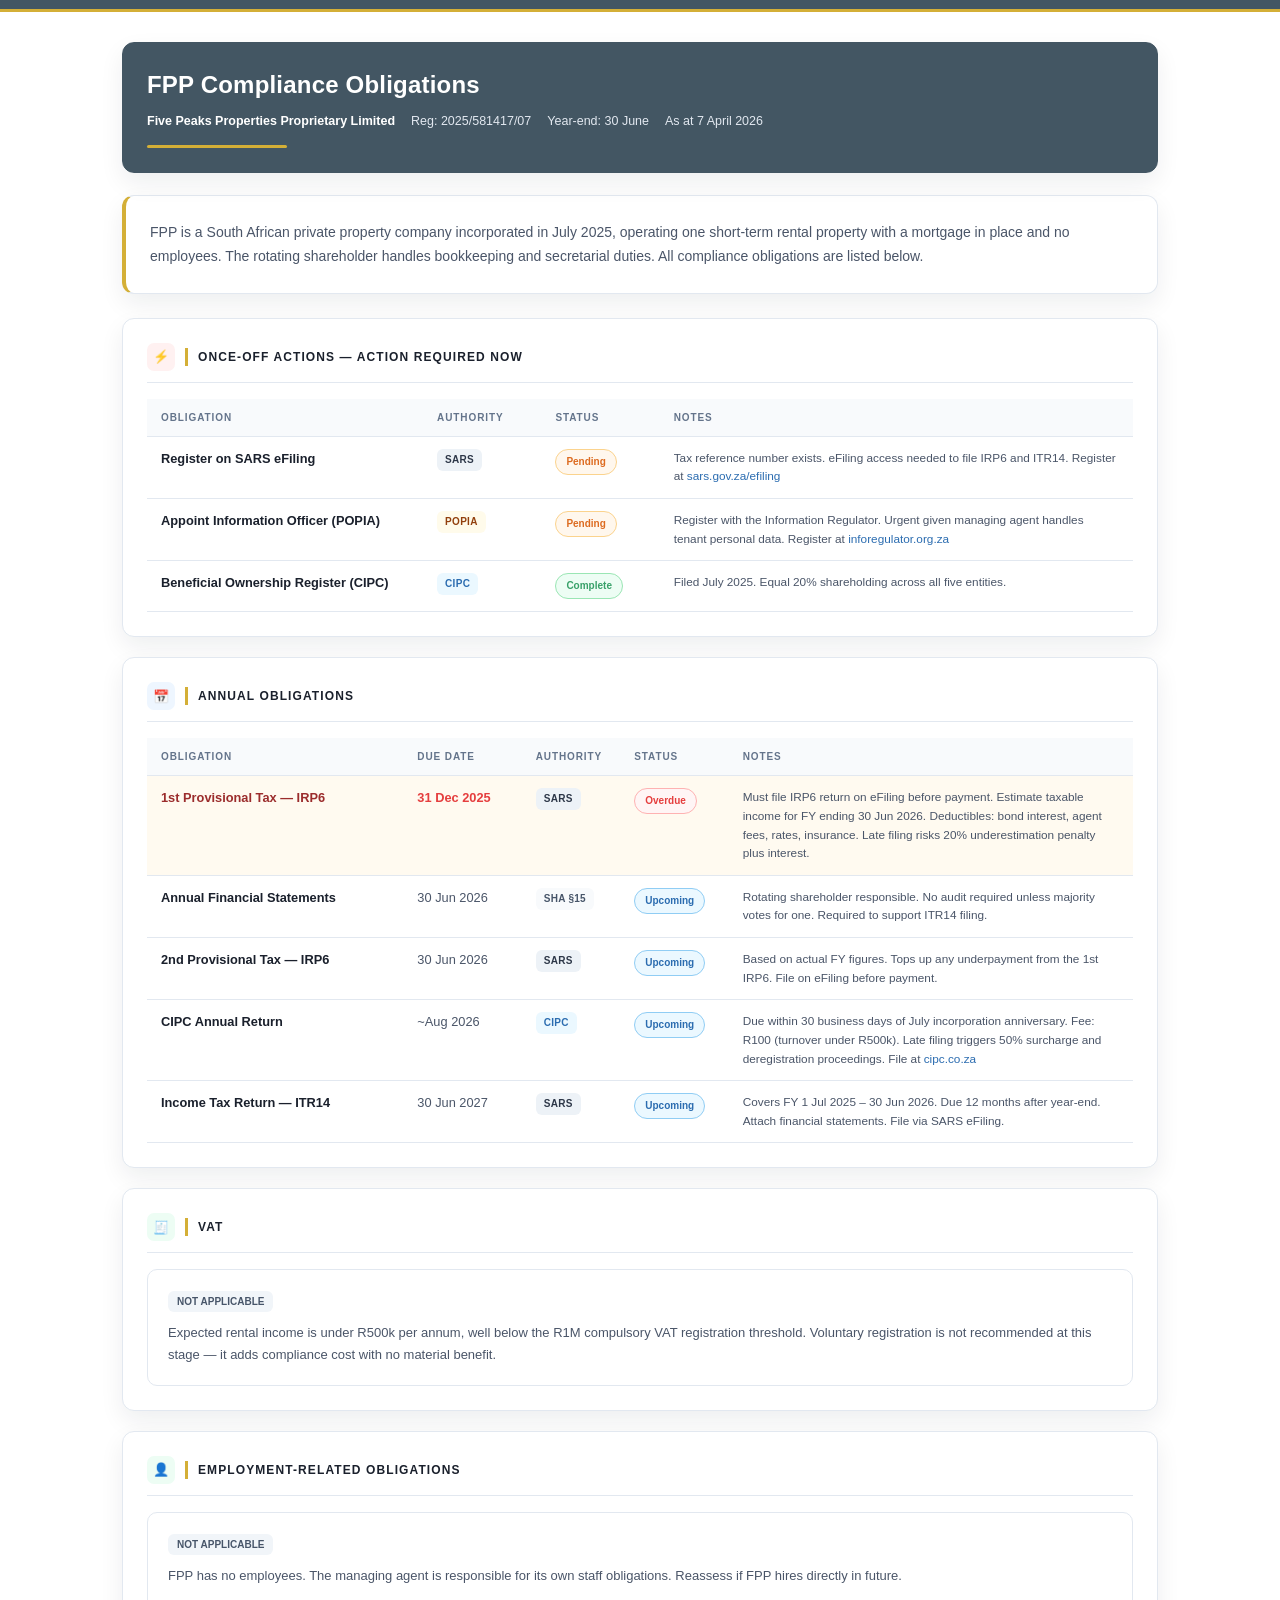
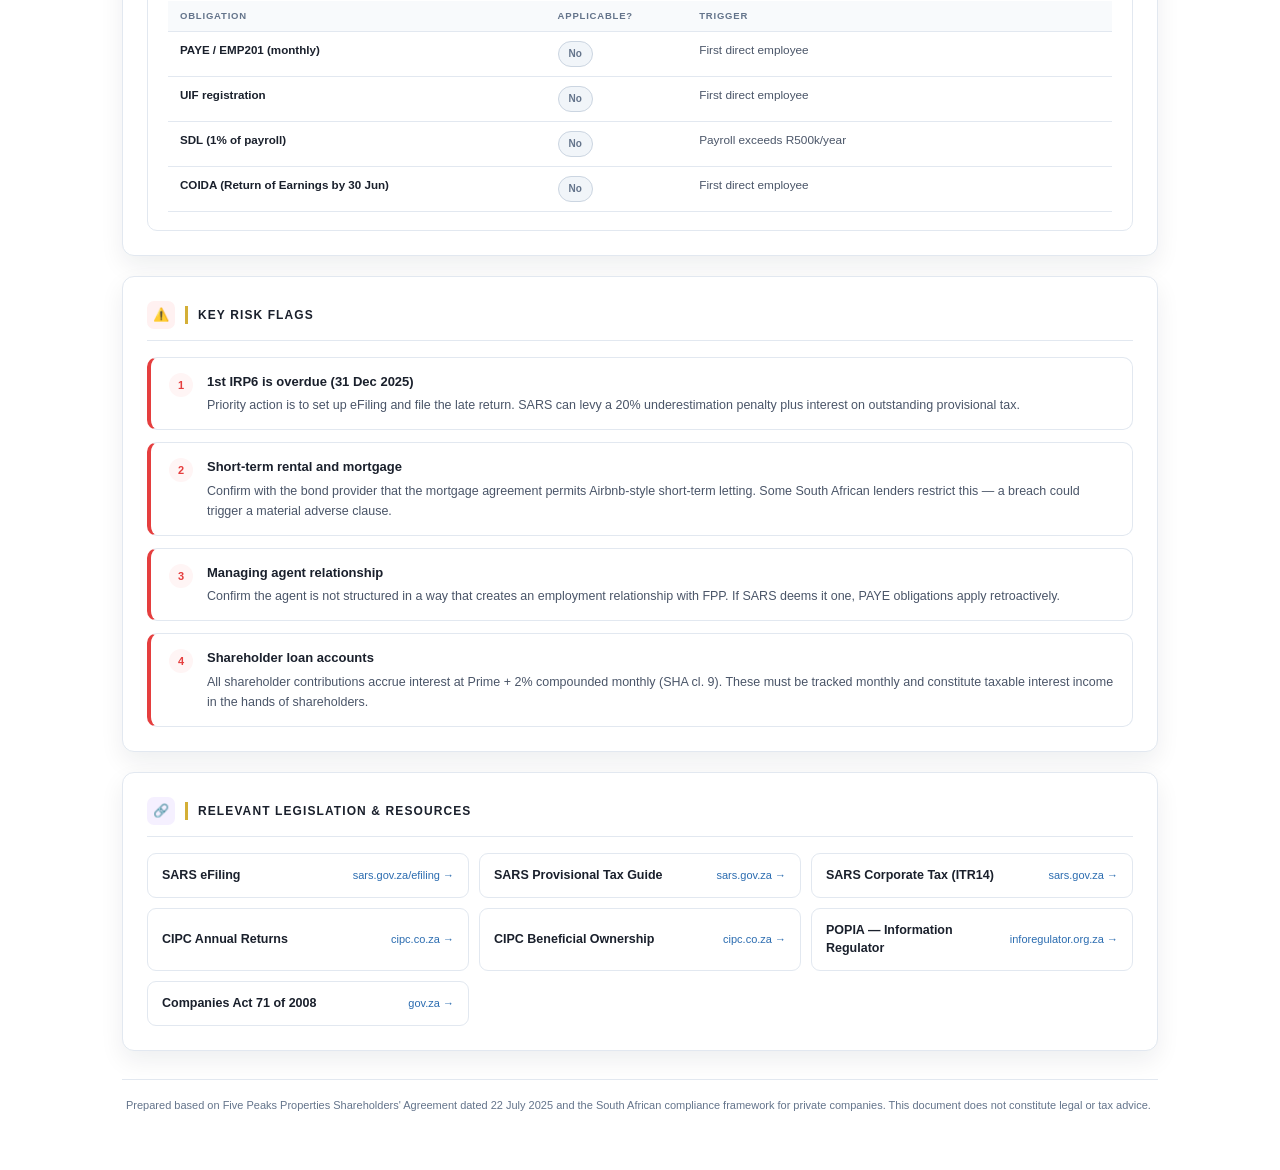
==== index.html @ bf1d4479 "Add branded compliance dashboard HTML and stylesheet Made-with: Cursor" ====
<!DOCTYPE html>
<html lang="en">
<head>
<meta charset="UTF-8">
<meta name="viewport" content="width=device-width, initial-scale=1.0">
<title>FPP — Compliance Obligations</title>
<link rel="stylesheet" href="styles.css">
</head>
<body>
<div class="top-bar"></div>
<div class="page">

  <!-- HEADER -->
  <header class="header card">
    <h1>FPP Compliance Obligations</h1>
    <div class="header-sub">
      <span><strong>Five Peaks Properties Proprietary Limited</strong></span>
      <span>Reg: 2025/581417/07</span>
      <span>Year-end: 30 June</span>
      <span>As at 7 April 2026</span>
    </div>
    <div class="header-accent"></div>
  </header>

  <!-- SUMMARY -->
  <section class="summary card">
    FPP is a South African private property company incorporated in July 2025, operating one short-term rental property with a mortgage in place and no employees. The rotating shareholder handles bookkeeping and secretarial duties. All compliance obligations are listed below.
  </section>

  <!-- ONCE-OFF ACTIONS -->
  <section class="section card">
    <div class="section-header">
      <div class="section-icon icon-red">⚡</div>
      <h2>Once-Off Actions — Action Required Now</h2>
    </div>
    <table>
      <thead>
        <tr>
          <th class="col-obligation-wide">Obligation</th>
          <th class="col-authority">Authority</th>
          <th class="col-status">Status</th>
          <th>Notes</th>
        </tr>
      </thead>
      <tbody>
        <tr>
          <td>Register on SARS eFiling</td>
          <td><span class="auth auth-sars">SARS</span></td>
          <td><span class="status s-pending">Pending</span></td>
          <td class="note-text">Tax reference number exists. eFiling access needed to file IRP6 and ITR14. Register at <a href="https://www.sars.gov.za/efiling" target="_blank">sars.gov.za/efiling</a></td>
        </tr>
        <tr>
          <td>Appoint Information Officer (POPIA)</td>
          <td><span class="auth auth-popia">POPIA</span></td>
          <td><span class="status s-pending">Pending</span></td>
          <td class="note-text">Register with the Information Regulator. Urgent given managing agent handles tenant personal data. Register at <a href="https://www.inforegulator.org.za" target="_blank">inforegulator.org.za</a></td>
        </tr>
        <tr>
          <td>Beneficial Ownership Register (CIPC)</td>
          <td><span class="auth auth-cipc">CIPC</span></td>
          <td><span class="status s-complete">Complete</span></td>
          <td class="note-text">Filed July 2025. Equal 20% shareholding across all five entities.</td>
        </tr>
      </tbody>
    </table>
  </section>

  <!-- ANNUAL OBLIGATIONS -->
  <section class="section card">
    <div class="section-header">
      <div class="section-icon icon-blue">📅</div>
      <h2>Annual Obligations</h2>
    </div>
    <table>
      <thead>
        <tr>
          <th class="col-obligation">Obligation</th>
          <th class="col-due">Due Date</th>
          <th class="col-authority-tight">Authority</th>
          <th class="col-status-tight">Status</th>
          <th>Notes</th>
        </tr>
      </thead>
      <tbody>
        <tr class="overdue-row">
          <td>1st Provisional Tax — IRP6</td>
          <td class="due-overdue">31 Dec 2025</td>
          <td><span class="auth auth-sars">SARS</span></td>
          <td><span class="status s-overdue">Overdue</span></td>
          <td class="note-text">Must file IRP6 return on eFiling before payment. Estimate taxable income for FY ending 30 Jun 2026. Deductibles: bond interest, agent fees, rates, insurance. Late filing risks 20% underestimation penalty plus interest.</td>
        </tr>
        <tr>
          <td>Annual Financial Statements</td>
          <td>30 Jun 2026</td>
          <td><span class="auth auth-sha">SHA §15</span></td>
          <td><span class="status s-upcoming">Upcoming</span></td>
          <td class="note-text">Rotating shareholder responsible. No audit required unless majority votes for one. Required to support ITR14 filing.</td>
        </tr>
        <tr>
          <td>2nd Provisional Tax — IRP6</td>
          <td>30 Jun 2026</td>
          <td><span class="auth auth-sars">SARS</span></td>
          <td><span class="status s-upcoming">Upcoming</span></td>
          <td class="note-text">Based on actual FY figures. Tops up any underpayment from the 1st IRP6. File on eFiling before payment.</td>
        </tr>
        <tr>
          <td>CIPC Annual Return</td>
          <td>~Aug 2026</td>
          <td><span class="auth auth-cipc">CIPC</span></td>
          <td><span class="status s-upcoming">Upcoming</span></td>
          <td class="note-text">Due within 30 business days of July incorporation anniversary. Fee: R100 (turnover under R500k). Late filing triggers 50% surcharge and deregistration proceedings. File at <a href="https://www.cipc.co.za" target="_blank">cipc.co.za</a></td>
        </tr>
        <tr>
          <td>Income Tax Return — ITR14</td>
          <td>30 Jun 2027</td>
          <td><span class="auth auth-sars">SARS</span></td>
          <td><span class="status s-upcoming">Upcoming</span></td>
          <td class="note-text">Covers FY 1 Jul 2025 – 30 Jun 2026. Due 12 months after year-end. Attach financial statements. File via SARS eFiling.</td>
        </tr>
      </tbody>
    </table>
  </section>

  <!-- VAT -->
  <section class="section card">
    <div class="section-header">
      <div class="section-icon icon-green">🧾</div>
      <h2>VAT</h2>
    </div>
    <div class="info-box">
      <div class="na-tag">NOT APPLICABLE</div>
      <p>Expected rental income is under R500k per annum, well below the R1M compulsory VAT registration threshold. Voluntary registration is not recommended at this stage — it adds compliance cost with no material benefit.</p>
    </div>
  </section>

  <!-- EMPLOYMENT -->
  <section class="section card">
    <div class="section-header">
      <div class="section-icon icon-green">👤</div>
      <h2>Employment-Related Obligations</h2>
    </div>
    <div class="info-box">
      <div class="na-tag">NOT APPLICABLE</div>
      <p>FPP has no employees. The managing agent is responsible for its own staff obligations. Reassess if FPP hires directly in future.</p>
      <table class="emp-table">
        <thead>
          <tr>
            <th class="col-obligation-medium">Obligation</th>
            <th class="col-applicable">Applicable?</th>
            <th>Trigger</th>
          </tr>
        </thead>
        <tbody>
          <tr>
            <td>PAYE / EMP201 (monthly)</td>
            <td><span class="status s-na">No</span></td>
            <td class="note-text">First direct employee</td>
          </tr>
          <tr>
            <td>UIF registration</td>
            <td><span class="status s-na">No</span></td>
            <td class="note-text">First direct employee</td>
          </tr>
          <tr>
            <td>SDL (1% of payroll)</td>
            <td><span class="status s-na">No</span></td>
            <td class="note-text">Payroll exceeds R500k/year</td>
          </tr>
          <tr>
            <td>COIDA (Return of Earnings by 30 Jun)</td>
            <td><span class="status s-na">No</span></td>
            <td class="note-text">First direct employee</td>
          </tr>
        </tbody>
      </table>
    </div>
  </section>

  <!-- KEY RISK FLAGS -->
  <section class="section card">
    <div class="section-header">
      <div class="section-icon icon-red">⚠️</div>
      <h2>Key Risk Flags</h2>
    </div>
    <div class="risk-list">
      <div class="risk-card">
        <div class="risk-num">1</div>
        <div>
          <div class="risk-title">1st IRP6 is overdue (31 Dec 2025)</div>
          <div class="risk-desc">Priority action is to set up eFiling and file the late return. SARS can levy a 20% underestimation penalty plus interest on outstanding provisional tax.</div>
        </div>
      </div>
      <div class="risk-card">
        <div class="risk-num">2</div>
        <div>
          <div class="risk-title">Short-term rental and mortgage</div>
          <div class="risk-desc">Confirm with the bond provider that the mortgage agreement permits Airbnb-style short-term letting. Some South African lenders restrict this — a breach could trigger a material adverse clause.</div>
        </div>
      </div>
      <div class="risk-card">
        <div class="risk-num">3</div>
        <div>
          <div class="risk-title">Managing agent relationship</div>
          <div class="risk-desc">Confirm the agent is not structured in a way that creates an employment relationship with FPP. If SARS deems it one, PAYE obligations apply retroactively.</div>
        </div>
      </div>
      <div class="risk-card">
        <div class="risk-num">4</div>
        <div>
          <div class="risk-title">Shareholder loan accounts</div>
          <div class="risk-desc">All shareholder contributions accrue interest at Prime + 2% compounded monthly (SHA cl. 9). These must be tracked monthly and constitute taxable interest income in the hands of shareholders.</div>
        </div>
      </div>
    </div>
  </section>

  <!-- RESOURCES -->
  <section class="section card">
    <div class="section-header">
      <div class="section-icon icon-purple">🔗</div>
      <h2>Relevant Legislation &amp; Resources</h2>
    </div>
    <div class="resources-grid">
      <div class="resource-card">
        <span class="resource-name">SARS eFiling</span>
        <a href="https://www.sars.gov.za/efiling" target="_blank" class="resource-link">sars.gov.za/efiling →</a>
      </div>
      <div class="resource-card">
        <span class="resource-name">SARS Provisional Tax Guide</span>
        <a href="https://www.sars.gov.za/types-of-tax/provisional-tax/" target="_blank" class="resource-link">sars.gov.za →</a>
      </div>
      <div class="resource-card">
        <span class="resource-name">SARS Corporate Tax (ITR14)</span>
        <a href="https://www.sars.gov.za/businesses-and-employers/companies/" target="_blank" class="resource-link">sars.gov.za →</a>
      </div>
      <div class="resource-card">
        <span class="resource-name">CIPC Annual Returns</span>
        <a href="https://www.cipc.co.za/index.php/manage-your-business/annual-returns/" target="_blank" class="resource-link">cipc.co.za →</a>
      </div>
      <div class="resource-card">
        <span class="resource-name">CIPC Beneficial Ownership</span>
        <a href="https://www.cipc.co.za/index.php/manage-your-business/beneficial-ownership/" target="_blank" class="resource-link">cipc.co.za →</a>
      </div>
      <div class="resource-card">
        <span class="resource-name">POPIA — Information Regulator</span>
        <a href="https://www.inforegulator.org.za" target="_blank" class="resource-link">inforegulator.org.za →</a>
      </div>
      <div class="resource-card">
        <span class="resource-name">Companies Act 71 of 2008</span>
        <a href="https://www.gov.za/documents/companies-act" target="_blank" class="resource-link">gov.za →</a>
      </div>
    </div>
  </section>

  <!-- FOOTER -->
  <footer class="footer">
    Prepared based on Five Peaks Properties Shareholders' Agreement dated 22 July 2025 and the South African compliance framework for private companies. This document does not constitute legal or tax advice.
  </footer>

</div>
</body>
</html>
---- styles.css ----
* {
  box-sizing: border-box;
  margin: 0;
  padding: 0;
}

:root {
  --brand-primary: #435663;
  --brand-gold: #d4af37;
  --bg: #ffffff;
  --card: #ffffff;
  --border: #e2e8f0;
  --text: #1a202c;
  --muted: #4a5568;
  --shadow: 0 10px 24px rgba(15, 23, 42, 0.07);
  --status-green: #38a169;
  --status-orange: #dd6b20;
  --status-red: #e53e3e;
}

body {
  font-family: -apple-system, BlinkMacSystemFont, "Segoe UI", sans-serif;
  background: var(--bg);
  color: var(--text);
  min-height: 100vh;
  line-height: 1.5;
}

.top-bar {
  height: 12px;
  background: linear-gradient(to right, #435663, #435663);
  border-bottom: 3px solid var(--brand-gold);
}

.page {
  max-width: 1080px;
  margin: 0 auto;
  padding: 30px 22px 56px;
}

.card {
  background: var(--card);
  border: 1px solid var(--border);
  border-radius: 12px;
  box-shadow: var(--shadow);
  padding: 24px;
}

.header {
  background: linear-gradient(to right, #435663, #435663);
  color: #ffffff;
  border-color: #435663;
  margin-bottom: 22px;
  position: relative;
}

.header h1 {
  font-size: 24px;
  font-weight: 700;
  letter-spacing: 0.2px;
}

.header-sub {
  display: flex;
  gap: 16px;
  margin-top: 9px;
  flex-wrap: wrap;
}

.header-sub span {
  font-size: 12.5px;
  color: #e2e8f0;
}

.header-sub span strong {
  color: #ffffff;
  font-weight: 600;
}

.header-accent {
  width: 140px;
  height: 3px;
  background: var(--brand-gold);
  margin-top: 14px;
  border-radius: 4px;
}

.summary {
  margin-bottom: 24px;
  font-size: 14px;
  color: var(--muted);
  line-height: 1.75;
  border-left: 4px solid var(--brand-gold);
}

.section {
  margin-bottom: 20px;
}

.section-header {
  display: flex;
  align-items: center;
  gap: 10px;
  margin-bottom: 16px;
  padding-bottom: 11px;
  border-bottom: 1px solid var(--border);
}

.section-header h2 {
  font-size: 12px;
  font-weight: 700;
  letter-spacing: 1.1px;
  text-transform: uppercase;
  color: var(--text);
  border-left: 3px solid var(--brand-gold);
  padding-left: 10px;
}

.section-icon {
  width: 28px;
  height: 28px;
  border-radius: 7px;
  display: flex;
  align-items: center;
  justify-content: center;
  font-size: 13px;
  flex-shrink: 0;
}

.icon-red {
  background: #fff1f1;
}

.icon-blue {
  background: #eef6ff;
}

.icon-purple {
  background: #f5f0ff;
}

.icon-orange {
  background: #fff7ed;
}

.icon-green {
  background: #edfdf4;
}

table {
  width: 100%;
  border-collapse: collapse;
  font-size: 12.8px;
}

thead tr {
  background: #f8fafc;
}

thead th {
  padding: 11px 14px;
  text-align: left;
  font-size: 10px;
  font-weight: 700;
  letter-spacing: 0.9px;
  text-transform: uppercase;
  color: #64748b;
  border-bottom: 1px solid var(--border);
}

.col-obligation-wide {
  width: 28%;
}

.col-authority {
  width: 12%;
}

.col-status {
  width: 12%;
}

.col-obligation {
  width: 26%;
}

.col-due {
  width: 12%;
}

.col-authority-tight {
  width: 10%;
}

.col-status-tight {
  width: 11%;
}

.col-obligation-medium {
  width: 40%;
}

.col-applicable {
  width: 15%;
}

tbody tr {
  border-bottom: 1px solid var(--border);
  transition: background 0.12s;
}

tbody tr:hover {
  background: #f8fafc;
}

tbody td {
  padding: 12px 14px;
  color: var(--muted);
  vertical-align: top;
  line-height: 1.6;
}

tbody td:first-child {
  color: var(--text);
  font-weight: 600;
}

a {
  color: #2b6cb0;
  text-decoration: none;
}

a:hover {
  text-decoration: underline;
}

.status {
  display: inline-block;
  font-size: 10px;
  font-weight: 700;
  padding: 4px 10px;
  border-radius: 999px;
  white-space: nowrap;
  border: 1px solid transparent;
}

.s-complete {
  background: #edfdf4;
  color: var(--status-green);
  border-color: #9ae6b4;
}

.s-pending {
  background: #fff7ed;
  color: var(--status-orange);
  border-color: #fbd38d;
}

.s-overdue {
  background: #fff5f5;
  color: var(--status-red);
  border-color: #feb2b2;
}

.s-upcoming {
  background: #ebf8ff;
  color: #2b6cb0;
  border-color: #90cdf4;
}

.s-na {
  background: #f1f5f9;
  color: #64748b;
  border-color: #cbd5e1;
}

.auth {
  display: inline-block;
  font-size: 10px;
  font-weight: 700;
  padding: 3px 8px;
  border-radius: 6px;
  white-space: nowrap;
  letter-spacing: 0.3px;
}

.auth-sars {
  background: #edf2f7;
  color: #2d3748;
}

.auth-cipc {
  background: #ebf8ff;
  color: #2b6cb0;
}

.auth-sha {
  background: #f8fafc;
  color: #475569;
}

.auth-popia {
  background: #fffbeb;
  color: #92400e;
}

.info-box {
  background: #ffffff;
  border: 1px solid var(--border);
  border-radius: 10px;
  padding: 18px 20px;
}

.info-box p {
  font-size: 13px;
  color: var(--muted);
  line-height: 1.7;
}

.na-tag {
  display: inline-block;
  font-size: 10px;
  font-weight: 700;
  padding: 3px 9px;
  border-radius: 6px;
  background: #f1f5f9;
  color: #475569;
  margin-bottom: 10px;
}

.emp-table {
  width: 100%;
  margin-top: 14px;
  border-collapse: collapse;
  font-size: 11.6px;
}

.emp-table thead th {
  font-size: 9.5px;
  letter-spacing: 0.8px;
  padding: 8px 12px;
}

.emp-table tbody td {
  padding: 9px 12px;
}

.risk-list {
  display: flex;
  flex-direction: column;
  gap: 12px;
}

.risk-card {
  background: #ffffff;
  border: 1px solid var(--border);
  border-left: 4px solid var(--status-red);
  border-radius: 10px;
  padding: 14px 18px;
  display: flex;
  gap: 14px;
  align-items: flex-start;
}

.risk-num {
  font-size: 11px;
  font-weight: 800;
  color: var(--status-red);
  background: #fff5f5;
  width: 24px;
  height: 24px;
  border-radius: 50%;
  display: flex;
  align-items: center;
  justify-content: center;
  flex-shrink: 0;
  margin-top: 1px;
}

.risk-title {
  font-size: 13px;
  font-weight: 700;
  color: var(--text);
  margin-bottom: 4px;
}

.risk-desc {
  font-size: 12.5px;
  color: var(--muted);
  line-height: 1.6;
}

.resources-grid {
  display: grid;
  grid-template-columns: repeat(auto-fill, minmax(260px, 1fr));
  gap: 10px;
}

.resource-card {
  background: #ffffff;
  border: 1px solid var(--border);
  border-radius: 9px;
  padding: 12px 14px;
  display: flex;
  justify-content: space-between;
  align-items: center;
  gap: 10px;
  transition: border-color 0.15s, box-shadow 0.15s;
}

.resource-card:hover {
  border-color: var(--brand-gold);
  box-shadow: 0 4px 14px rgba(212, 175, 55, 0.18);
}

.resource-name {
  font-size: 12.5px;
  color: var(--text);
  font-weight: 600;
}

.resource-link {
  font-size: 11px;
  color: #2b6cb0;
  white-space: nowrap;
}

.footer {
  margin-top: 28px;
  padding: 16px 4px 0;
  border-top: 1px solid var(--border);
  font-size: 11px;
  color: #64748b;
  line-height: 1.65;
}

tr.overdue-row td {
  background: #fffaf0;
}

tr.overdue-row:hover td {
  background: #fff5e6;
}

tr.overdue-row td:first-child {
  color: #9b2c2c;
}

.due-overdue {
  color: var(--status-red);
  font-weight: 700;
}

.note-text {
  font-size: 11.8px;
  color: #4a5568;
  line-height: 1.58;
}

@media (max-width: 780px) {
  .page {
    padding: 20px 14px 40px;
  }

  .card {
    padding: 18px;
  }

  .header h1 {
    font-size: 20px;
  }
}
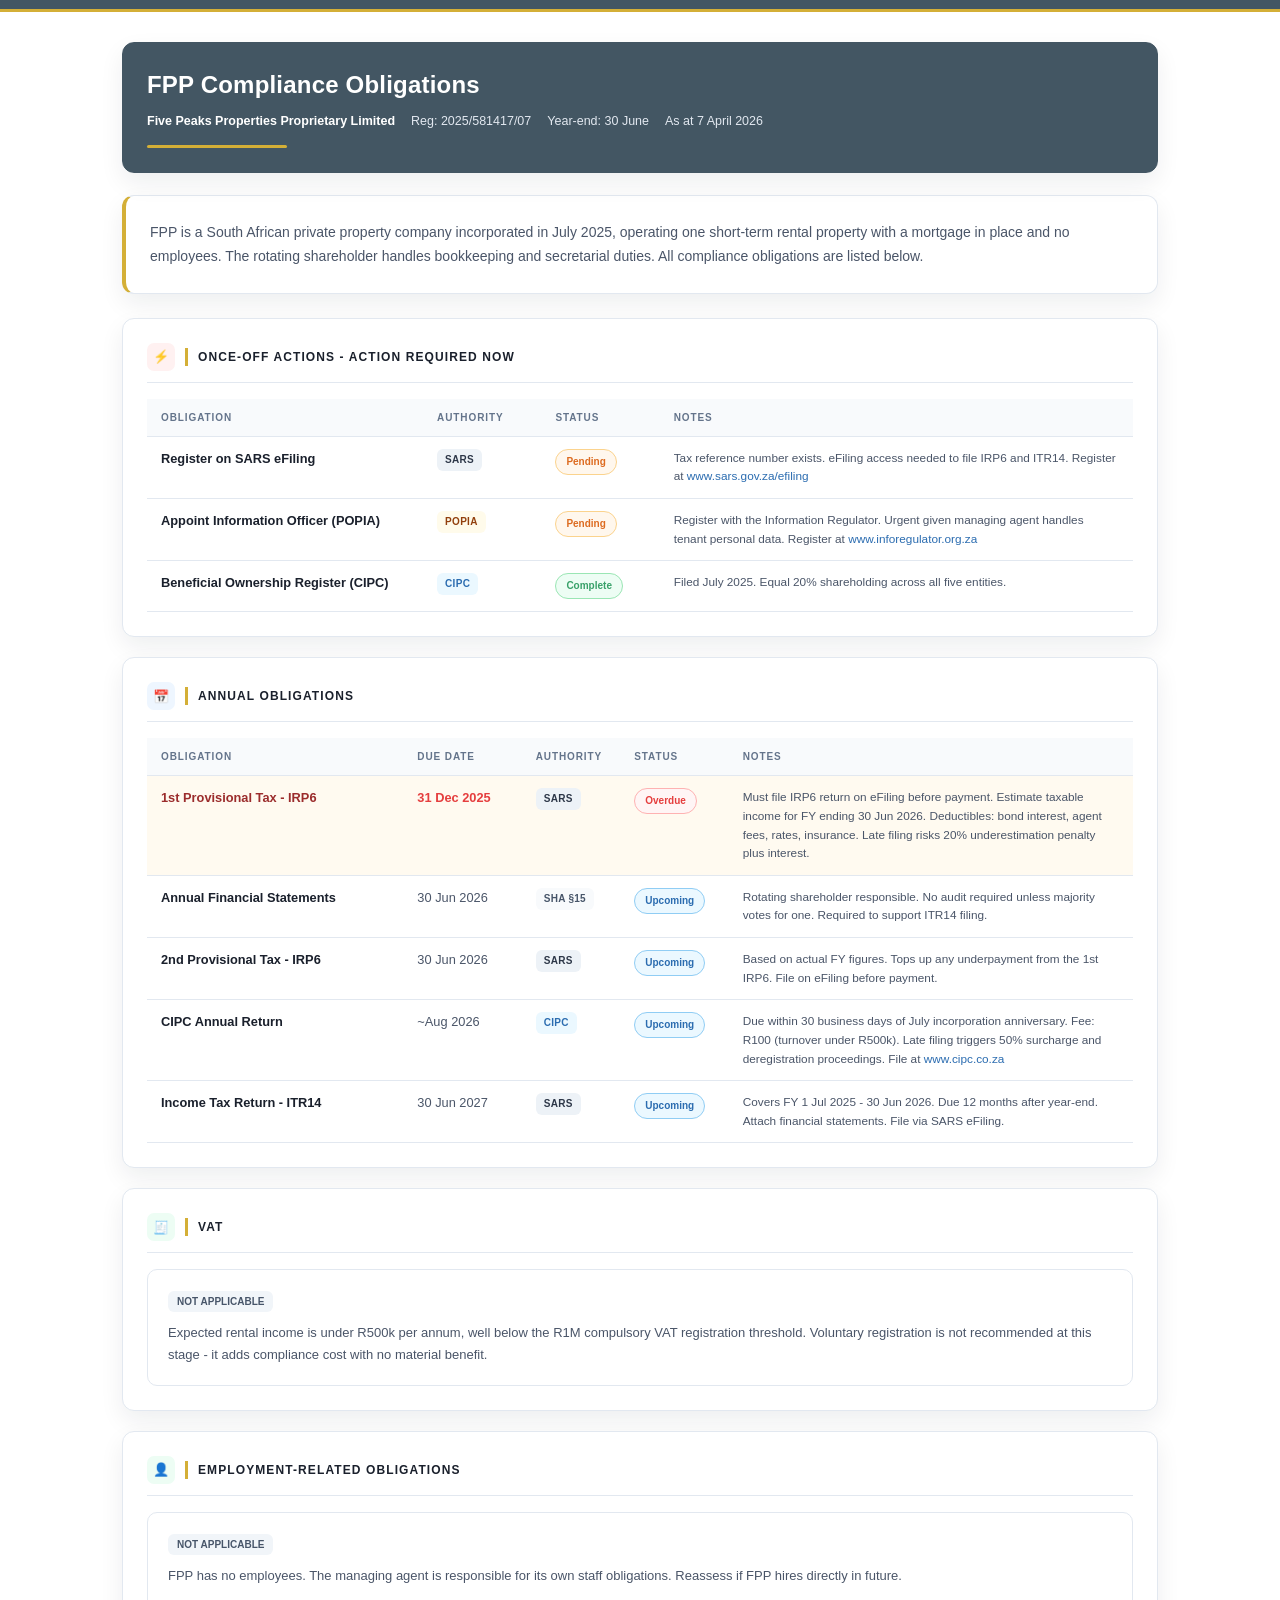
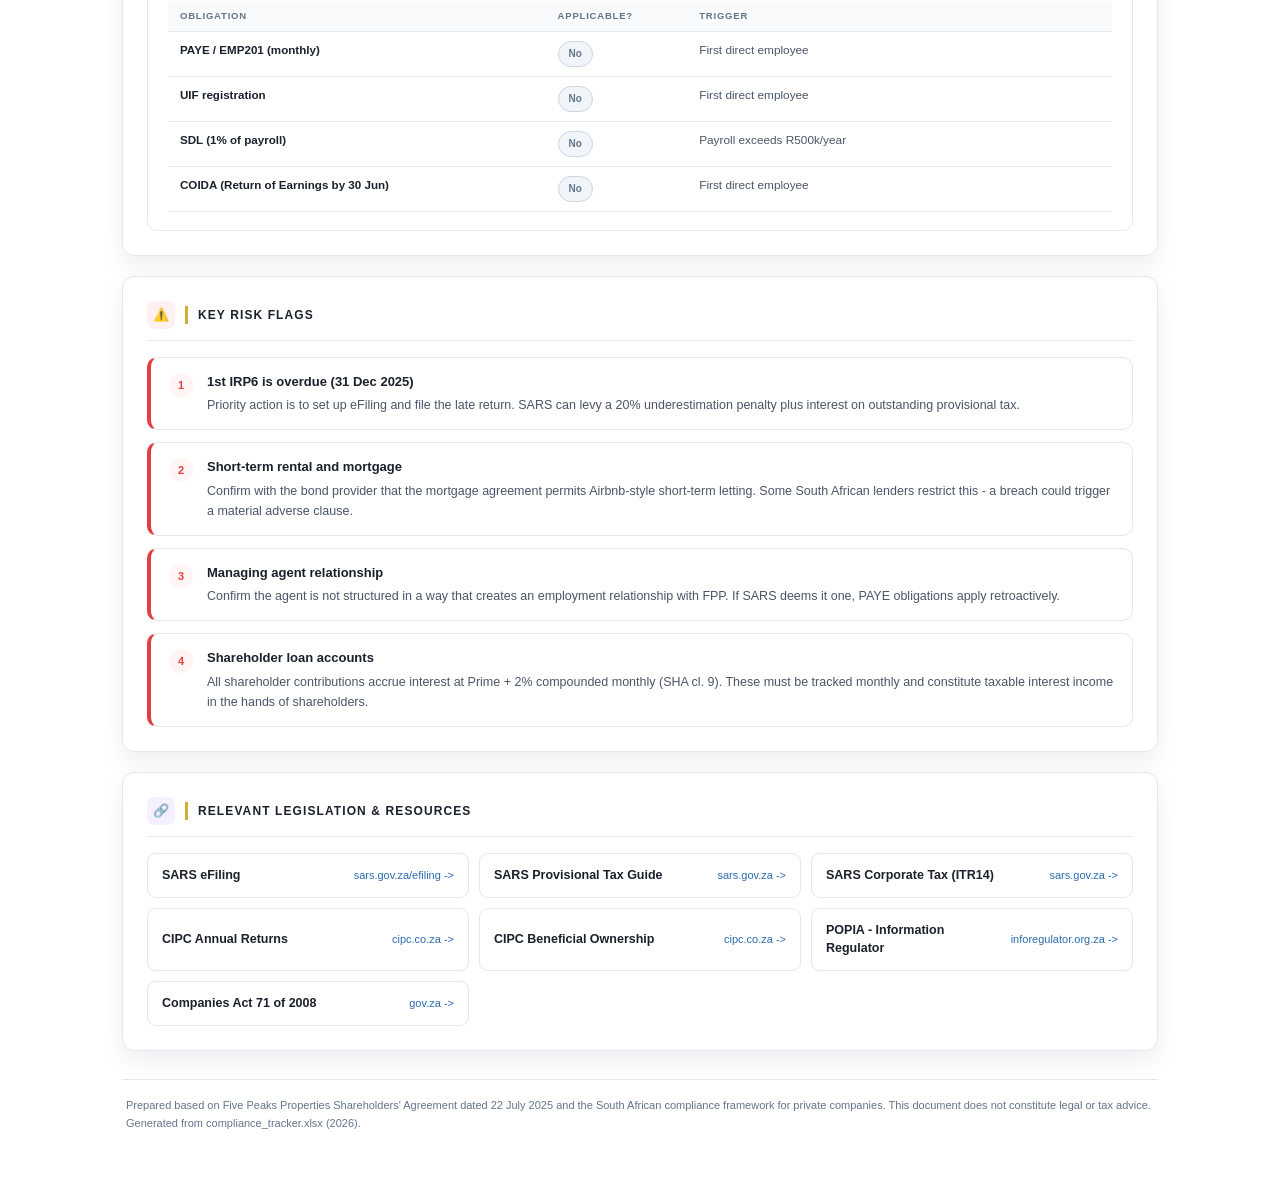
==== commit 9a93b7fb: "Add Excel-driven compliance dashboard generator Made-with: Cursor" ====
--- a/index.html
+++ b/index.html
@@ -3,14 +3,12 @@
 <head>
 <meta charset="UTF-8">
 <meta name="viewport" content="width=device-width, initial-scale=1.0">
-<title>FPP — Compliance Obligations</title>
+<title>FPP - Compliance Obligations</title>
 <link rel="stylesheet" href="styles.css">
 </head>
 <body>
 <div class="top-bar"></div>
 <div class="page">
-
-  <!-- HEADER -->
   <header class="header card">
     <h1>FPP Compliance Obligations</h1>
     <div class="header-sub">
@@ -22,16 +20,14 @@
     <div class="header-accent"></div>
   </header>
 
-  <!-- SUMMARY -->
   <section class="summary card">
     FPP is a South African private property company incorporated in July 2025, operating one short-term rental property with a mortgage in place and no employees. The rotating shareholder handles bookkeeping and secretarial duties. All compliance obligations are listed below.
   </section>
 
-  <!-- ONCE-OFF ACTIONS -->
   <section class="section card">
     <div class="section-header">
       <div class="section-icon icon-red">⚡</div>
-      <h2>Once-Off Actions — Action Required Now</h2>
+      <h2>Once-Off Actions - Action Required Now</h2>
     </div>
     <table>
       <thead>
@@ -47,13 +43,13 @@
           <td>Register on SARS eFiling</td>
           <td><span class="auth auth-sars">SARS</span></td>
           <td><span class="status s-pending">Pending</span></td>
-          <td class="note-text">Tax reference number exists. eFiling access needed to file IRP6 and ITR14. Register at <a href="https://www.sars.gov.za/efiling" target="_blank">sars.gov.za/efiling</a></td>
+          <td class="note-text">Tax reference number exists. eFiling access needed to file IRP6 and ITR14. Register at <a href="https://www.sars.gov.za/efiling" target="_blank">www.sars.gov.za/efiling</a></td>
         </tr>
         <tr>
           <td>Appoint Information Officer (POPIA)</td>
           <td><span class="auth auth-popia">POPIA</span></td>
           <td><span class="status s-pending">Pending</span></td>
-          <td class="note-text">Register with the Information Regulator. Urgent given managing agent handles tenant personal data. Register at <a href="https://www.inforegulator.org.za" target="_blank">inforegulator.org.za</a></td>
+          <td class="note-text">Register with the Information Regulator. Urgent given managing agent handles tenant personal data. Register at <a href="https://www.inforegulator.org.za" target="_blank">www.inforegulator.org.za</a></td>
         </tr>
         <tr>
           <td>Beneficial Ownership Register (CIPC)</td>
@@ -65,7 +61,6 @@
     </table>
   </section>
 
-  <!-- ANNUAL OBLIGATIONS -->
   <section class="section card">
     <div class="section-header">
       <div class="section-icon icon-blue">📅</div>
@@ -83,7 +78,7 @@
       </thead>
       <tbody>
         <tr class="overdue-row">
-          <td>1st Provisional Tax — IRP6</td>
+          <td>1st Provisional Tax - IRP6</td>
           <td class="due-overdue">31 Dec 2025</td>
           <td><span class="auth auth-sars">SARS</span></td>
           <td><span class="status s-overdue">Overdue</span></td>
@@ -97,7 +92,7 @@
           <td class="note-text">Rotating shareholder responsible. No audit required unless majority votes for one. Required to support ITR14 filing.</td>
         </tr>
         <tr>
-          <td>2nd Provisional Tax — IRP6</td>
+          <td>2nd Provisional Tax - IRP6</td>
           <td>30 Jun 2026</td>
           <td><span class="auth auth-sars">SARS</span></td>
           <td><span class="status s-upcoming">Upcoming</span></td>
@@ -108,20 +103,19 @@
           <td>~Aug 2026</td>
           <td><span class="auth auth-cipc">CIPC</span></td>
           <td><span class="status s-upcoming">Upcoming</span></td>
-          <td class="note-text">Due within 30 business days of July incorporation anniversary. Fee: R100 (turnover under R500k). Late filing triggers 50% surcharge and deregistration proceedings. File at <a href="https://www.cipc.co.za" target="_blank">cipc.co.za</a></td>
-        </tr>
-        <tr>
-          <td>Income Tax Return — ITR14</td>
+          <td class="note-text">Due within 30 business days of July incorporation anniversary. Fee: R100 (turnover under R500k). Late filing triggers 50% surcharge and deregistration proceedings. File at <a href="https://www.cipc.co.za" target="_blank">www.cipc.co.za</a></td>
+        </tr>
+        <tr>
+          <td>Income Tax Return - ITR14</td>
           <td>30 Jun 2027</td>
           <td><span class="auth auth-sars">SARS</span></td>
           <td><span class="status s-upcoming">Upcoming</span></td>
-          <td class="note-text">Covers FY 1 Jul 2025 – 30 Jun 2026. Due 12 months after year-end. Attach financial statements. File via SARS eFiling.</td>
+          <td class="note-text">Covers FY 1 Jul 2025 - 30 Jun 2026. Due 12 months after year-end. Attach financial statements. File via SARS eFiling.</td>
         </tr>
       </tbody>
     </table>
   </section>
 
-  <!-- VAT -->
   <section class="section card">
     <div class="section-header">
       <div class="section-icon icon-green">🧾</div>
@@ -129,11 +123,10 @@
     </div>
     <div class="info-box">
       <div class="na-tag">NOT APPLICABLE</div>
-      <p>Expected rental income is under R500k per annum, well below the R1M compulsory VAT registration threshold. Voluntary registration is not recommended at this stage — it adds compliance cost with no material benefit.</p>
-    </div>
-  </section>
-
-  <!-- EMPLOYMENT -->
+      <p>Expected rental income is under R500k per annum, well below the R1M compulsory VAT registration threshold. Voluntary registration is not recommended at this stage - it adds compliance cost with no material benefit.</p>
+    </div>
+  </section>
+
   <section class="section card">
     <div class="section-header">
       <div class="section-icon icon-green">👤</div>
@@ -176,7 +169,6 @@
     </div>
   </section>
 
-  <!-- KEY RISK FLAGS -->
   <section class="section card">
     <div class="section-header">
       <div class="section-icon icon-red">⚠️</div>
@@ -194,7 +186,7 @@
         <div class="risk-num">2</div>
         <div>
           <div class="risk-title">Short-term rental and mortgage</div>
-          <div class="risk-desc">Confirm with the bond provider that the mortgage agreement permits Airbnb-style short-term letting. Some South African lenders restrict this — a breach could trigger a material adverse clause.</div>
+          <div class="risk-desc">Confirm with the bond provider that the mortgage agreement permits Airbnb-style short-term letting. Some South African lenders restrict this - a breach could trigger a material adverse clause.</div>
         </div>
       </div>
       <div class="risk-card">
@@ -214,7 +206,6 @@
     </div>
   </section>
 
-  <!-- RESOURCES -->
   <section class="section card">
     <div class="section-header">
       <div class="section-icon icon-purple">🔗</div>
@@ -223,40 +214,39 @@
     <div class="resources-grid">
       <div class="resource-card">
         <span class="resource-name">SARS eFiling</span>
-        <a href="https://www.sars.gov.za/efiling" target="_blank" class="resource-link">sars.gov.za/efiling →</a>
+        <a href="https://www.sars.gov.za/efiling" target="_blank" class="resource-link">sars.gov.za/efiling -&gt;</a>
       </div>
       <div class="resource-card">
         <span class="resource-name">SARS Provisional Tax Guide</span>
-        <a href="https://www.sars.gov.za/types-of-tax/provisional-tax/" target="_blank" class="resource-link">sars.gov.za →</a>
+        <a href="https://www.sars.gov.za/types-of-tax/provisional-tax/" target="_blank" class="resource-link">sars.gov.za -&gt;</a>
       </div>
       <div class="resource-card">
         <span class="resource-name">SARS Corporate Tax (ITR14)</span>
-        <a href="https://www.sars.gov.za/businesses-and-employers/companies/" target="_blank" class="resource-link">sars.gov.za →</a>
+        <a href="https://www.sars.gov.za/businesses-and-employers/companies/" target="_blank" class="resource-link">sars.gov.za -&gt;</a>
       </div>
       <div class="resource-card">
         <span class="resource-name">CIPC Annual Returns</span>
-        <a href="https://www.cipc.co.za/index.php/manage-your-business/annual-returns/" target="_blank" class="resource-link">cipc.co.za →</a>
+        <a href="https://www.cipc.co.za/index.php/manage-your-business/annual-returns/" target="_blank" class="resource-link">cipc.co.za -&gt;</a>
       </div>
       <div class="resource-card">
         <span class="resource-name">CIPC Beneficial Ownership</span>
-        <a href="https://www.cipc.co.za/index.php/manage-your-business/beneficial-ownership/" target="_blank" class="resource-link">cipc.co.za →</a>
-      </div>
-      <div class="resource-card">
-        <span class="resource-name">POPIA — Information Regulator</span>
-        <a href="https://www.inforegulator.org.za" target="_blank" class="resource-link">inforegulator.org.za →</a>
+        <a href="https://www.cipc.co.za/index.php/manage-your-business/beneficial-ownership/" target="_blank" class="resource-link">cipc.co.za -&gt;</a>
+      </div>
+      <div class="resource-card">
+        <span class="resource-name">POPIA - Information Regulator</span>
+        <a href="https://www.inforegulator.org.za" target="_blank" class="resource-link">inforegulator.org.za -&gt;</a>
       </div>
       <div class="resource-card">
         <span class="resource-name">Companies Act 71 of 2008</span>
-        <a href="https://www.gov.za/documents/companies-act" target="_blank" class="resource-link">gov.za →</a>
-      </div>
-    </div>
-  </section>
-
-  <!-- FOOTER -->
+        <a href="https://www.gov.za/documents/companies-act" target="_blank" class="resource-link">gov.za -&gt;</a>
+      </div>
+    </div>
+  </section>
+
   <footer class="footer">
-    Prepared based on Five Peaks Properties Shareholders' Agreement dated 22 July 2025 and the South African compliance framework for private companies. This document does not constitute legal or tax advice.
+    Prepared based on Five Peaks Properties Shareholders&#x27; Agreement dated 22 July 2025 and the South African compliance framework for private companies. This document does not constitute legal or tax advice.
+    <div>Generated from compliance_tracker.xlsx (2026).</div>
   </footer>
-
 </div>
 </body>
 </html>
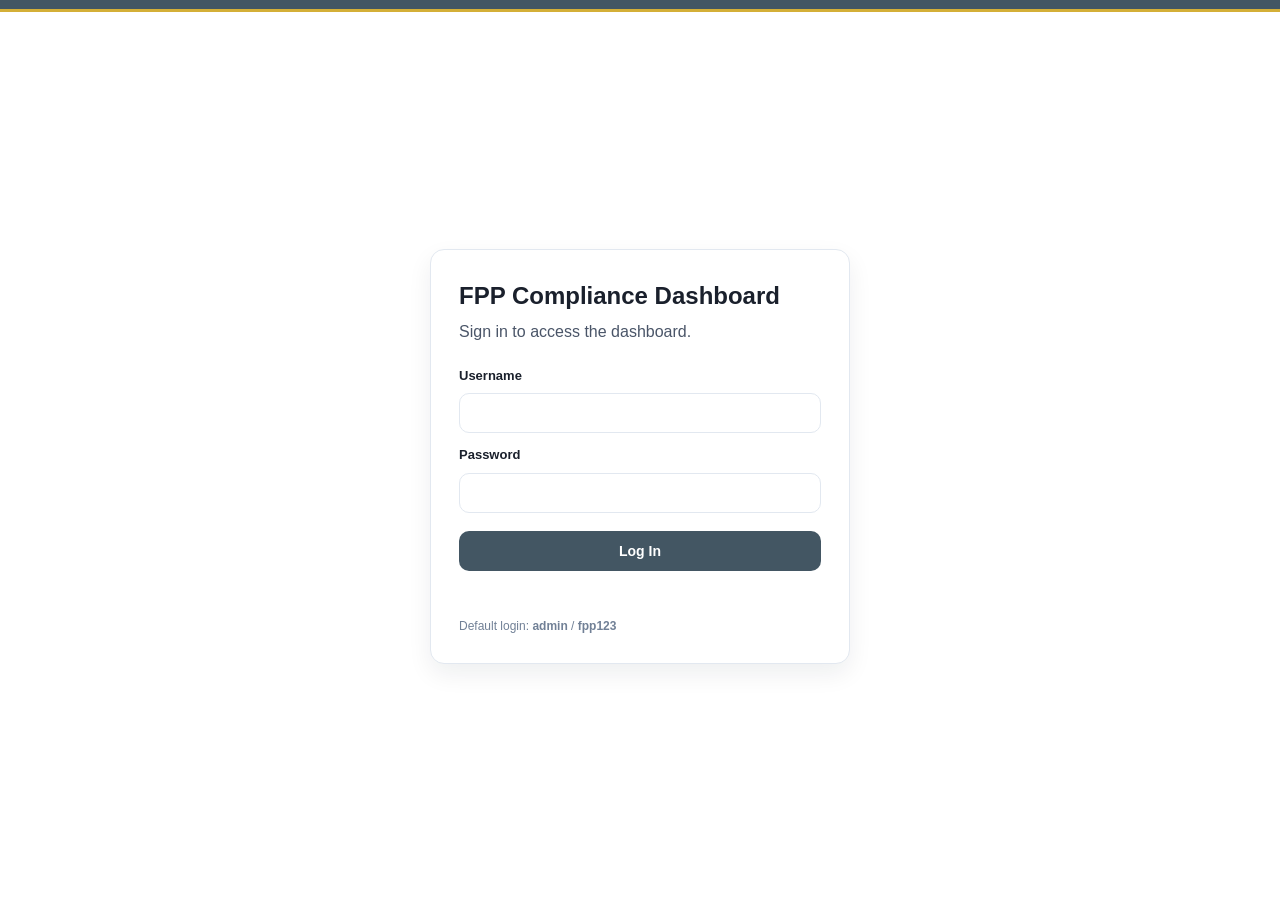
==== commit 18f0913c: "Add login flow and premium mobile UX refinements Made-with: Cursor" ====
--- a/index.html
+++ b/index.html
@@ -5,6 +5,7 @@
 <meta name="viewport" content="width=device-width, initial-scale=1.0">
 <title>FPP - Compliance Obligations</title>
 <link rel="stylesheet" href="styles.css">
+<script defer src="auth.js"></script>
 </head>
 <body>
 <div class="top-bar"></div>
@@ -246,6 +247,7 @@
   <footer class="footer">
     Prepared based on Five Peaks Properties Shareholders&#x27; Agreement dated 22 July 2025 and the South African compliance framework for private companies. This document does not constitute legal or tax advice.
     <div>Generated from compliance_tracker.xlsx (2026).</div>
+    <button class="logout-btn" type="button" onclick="localStorage.removeItem('fpp_dashboard_authenticated');window.location.href='login.html';">Log out</button>
   </footer>
 </div>
 </body>
--- a/styles.css
+++ b/styles.css
@@ -18,12 +18,19 @@
   --status-red: #e53e3e;
 }
 
+html,
+body {
+  background: #ffffff;
+}
+
 body {
   font-family: -apple-system, BlinkMacSystemFont, "Segoe UI", sans-serif;
   background: var(--bg);
   color: var(--text);
   min-height: 100vh;
   line-height: 1.5;
+  -webkit-font-smoothing: antialiased;
+  text-rendering: optimizeLegibility;
 }
 
 .top-bar {
@@ -44,6 +51,7 @@
   border-radius: 12px;
   box-shadow: var(--shadow);
   padding: 24px;
+  scroll-margin-top: 16px;
 }
 
 .header {
@@ -95,6 +103,16 @@
 
 .section {
   margin-bottom: 20px;
+  position: relative;
+}
+
+.section:not(:last-of-type)::after {
+  content: "";
+  position: absolute;
+  left: 12px;
+  right: 12px;
+  bottom: -11px;
+  border-bottom: 1px solid #edf2f7;
 }
 
 .section-header {
@@ -228,6 +246,8 @@
 a {
   color: #2b6cb0;
   text-decoration: none;
+  text-decoration-thickness: 1.5px;
+  text-underline-offset: 2px;
 }
 
 a:hover {
@@ -434,6 +454,21 @@
   line-height: 1.65;
 }
 
+.logout-btn {
+  margin-top: 12px;
+  border: 1px solid var(--border);
+  background: #ffffff;
+  color: var(--text);
+  border-radius: 8px;
+  padding: 8px 12px;
+  cursor: pointer;
+  font-weight: 600;
+}
+
+.logout-btn:hover {
+  border-color: var(--brand-gold);
+}
+
 tr.overdue-row td {
   background: #fffaf0;
 }
@@ -457,16 +492,173 @@
   line-height: 1.58;
 }
 
+.auth-body {
+  min-height: 100vh;
+}
+
+.auth-wrapper {
+  min-height: calc(100vh - 12px);
+  display: flex;
+  align-items: center;
+  justify-content: center;
+  padding: 24px;
+}
+
+.auth-card {
+  width: 100%;
+  max-width: 420px;
+  background: #ffffff;
+  border: 1px solid var(--border);
+  border-radius: 14px;
+  box-shadow: var(--shadow);
+  padding: 28px;
+}
+
+.auth-card h1 {
+  font-size: 24px;
+  margin-bottom: 6px;
+}
+
+.auth-subtitle {
+  color: var(--muted);
+  margin-bottom: 18px;
+}
+
+.auth-form {
+  display: flex;
+  flex-direction: column;
+  gap: 8px;
+}
+
+.auth-form label {
+  font-size: 13px;
+  font-weight: 600;
+  color: var(--text);
+  margin-top: 4px;
+}
+
+.auth-form input {
+  border: 1px solid var(--border);
+  border-radius: 10px;
+  padding: 11px 12px;
+  font-size: 14px;
+}
+
+.auth-form input:focus {
+  outline: none;
+  border-color: var(--brand-gold);
+  box-shadow: 0 0 0 3px rgba(212, 175, 55, 0.2);
+}
+
+.auth-form button {
+  margin-top: 10px;
+  border: none;
+  border-radius: 10px;
+  padding: 12px;
+  font-size: 14px;
+  font-weight: 700;
+  color: #ffffff;
+  background: linear-gradient(to right, #435663, #435663);
+  cursor: pointer;
+}
+
+.auth-error {
+  min-height: 18px;
+  color: var(--status-red);
+  font-size: 12.5px;
+  margin-top: 8px;
+}
+
+.auth-note {
+  margin-top: 12px;
+  font-size: 12px;
+  color: #718096;
+}
+
 @media (max-width: 780px) {
+  body {
+    line-height: 1.62;
+  }
+
   .page {
-    padding: 20px 14px 40px;
+    padding: 16px 12px calc(54px + env(safe-area-inset-bottom));
   }
 
   .card {
-    padding: 18px;
+    padding: 18px 16px;
+    border-radius: 14px;
+  }
+
+  .header {
+    margin-bottom: 16px;
+  }
+
+  .summary {
+    margin-bottom: 16px;
+  }
+
+  .section {
+    margin-bottom: 14px;
+  }
+
+  .section-header {
+    margin-bottom: 12px;
+    padding-bottom: 9px;
   }
 
   .header h1 {
-    font-size: 20px;
-  }
-}
+    font-size: 21px;
+    line-height: 1.25;
+  }
+
+  .header-sub {
+    gap: 8px 10px;
+  }
+
+  .header-sub span {
+    font-size: 12px;
+  }
+
+  /* Keep the layout airy and avoid cramped horizontal scrolling. */
+  table {
+    display: block;
+    overflow-x: auto;
+    -webkit-overflow-scrolling: touch;
+    scrollbar-width: thin;
+    border-radius: 8px;
+  }
+
+  thead th,
+  tbody td {
+    padding-left: 10px;
+    padding-right: 10px;
+  }
+
+  .risk-card {
+    padding: 13px 14px;
+    gap: 10px;
+  }
+
+  .resources-grid {
+    grid-template-columns: 1fr;
+    gap: 8px;
+  }
+
+  .resource-card {
+    min-height: 50px;
+    padding: 12px;
+  }
+
+  .resource-link {
+    font-size: 12px;
+    padding: 6px 2px;
+  }
+
+  .status,
+  .auth,
+  .na-tag {
+    min-height: 28px;
+    display: inline-flex;
+    align-items: center;
+  }
+}
